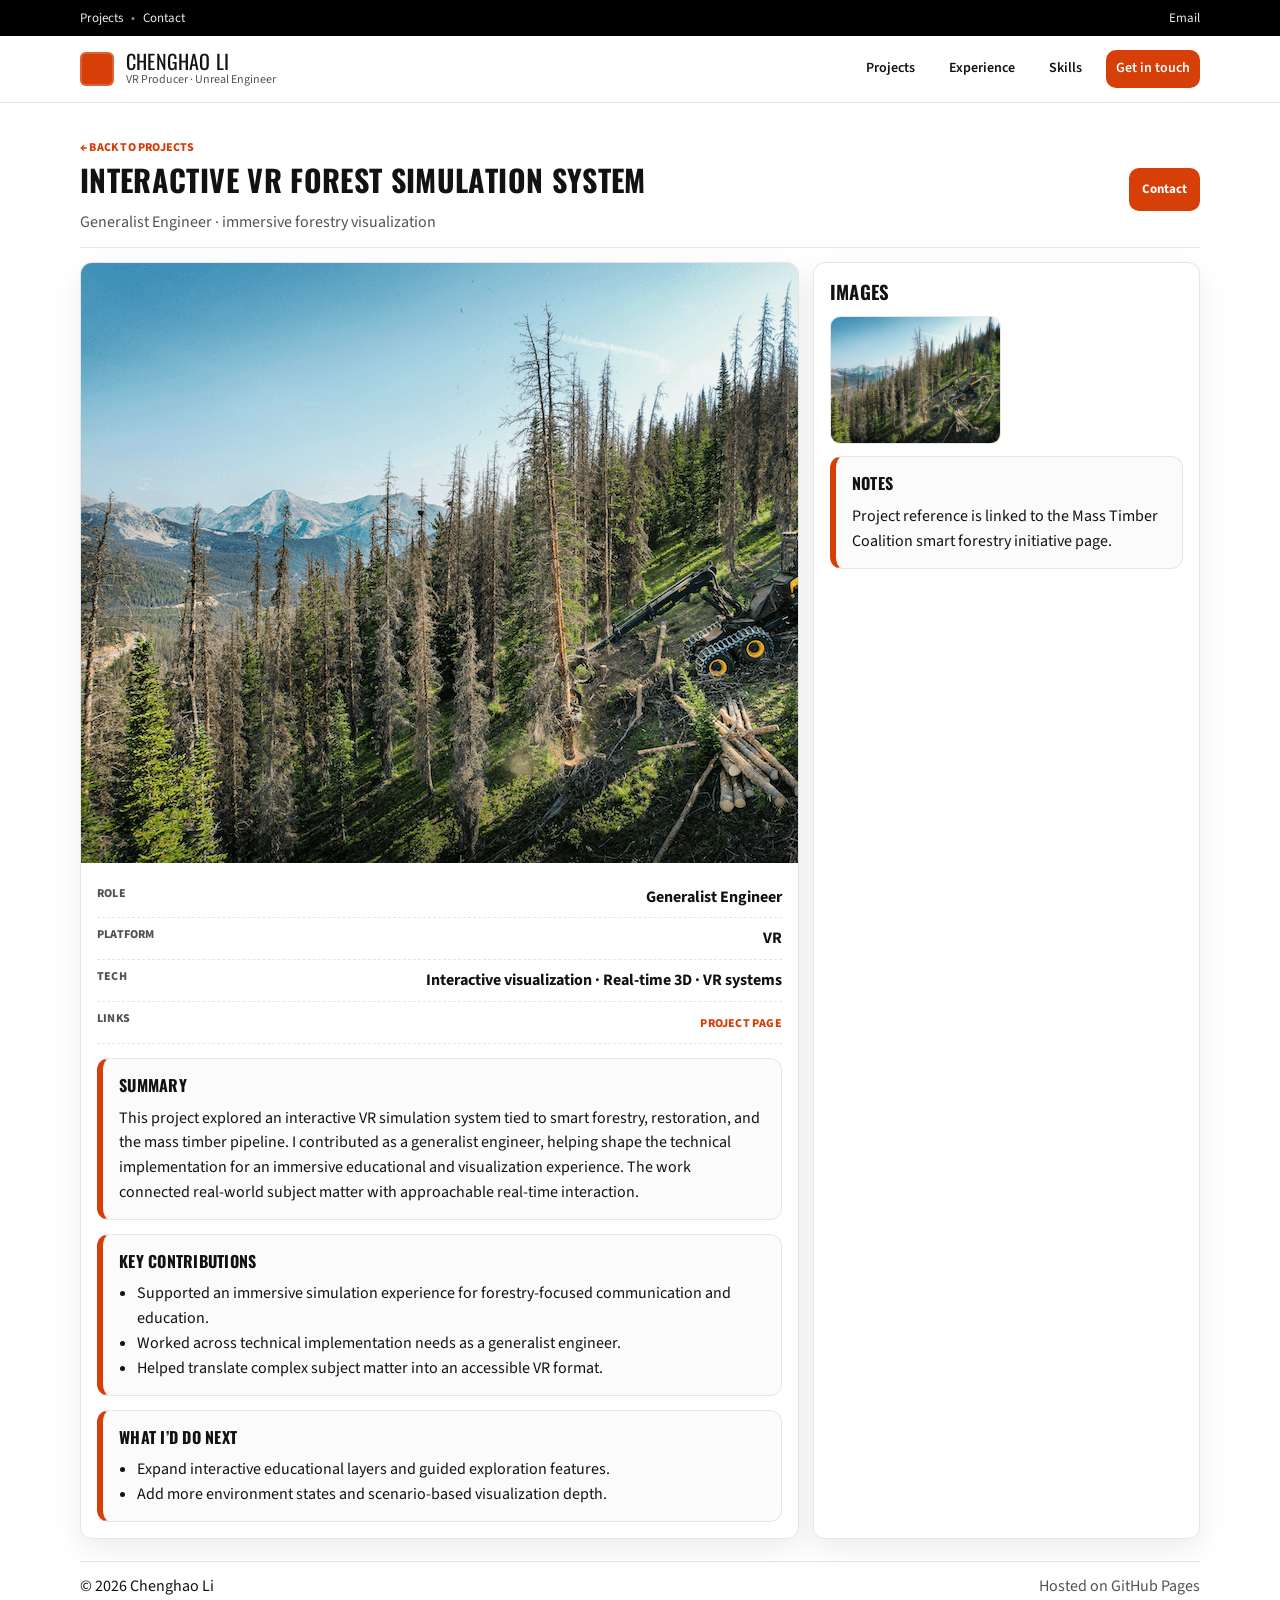
==== projects/forest.html @ 1074cd8b "Set up new layout" ====
<!doctype html>
<html lang="en">
<head>
  <meta charset="utf-8" />
  <meta name="viewport" content="width=device-width, initial-scale=1" />
  <title>Interactive VR Forest Simulation System — Chenghao Li</title>
  <meta name="description" content="Interactive VR forest simulation system project details." />
  <link rel="preconnect" href="https://fonts.googleapis.com">
  <link rel="preconnect" href="https://fonts.gstatic.com" crossorigin>
  <link href="https://fonts.googleapis.com/css2?family=Oswald:wght@400;600&family=Source+Sans+3:wght@400;600;700&display=swap" rel="stylesheet">
  <link rel="stylesheet" href="../styles.css" />
</head>
<body>
  <div class="utility"><div class="container utility__inner"><div class="utility__left"><a href="../index.html#projects">Projects</a><span class="sep">•</span><a href="../index.html#contact">Contact</a></div><div class="utility__right"><a href="mailto:ash.morgan.le@gmail.com">Email</a></div></div></div>
  <header class="header" role="banner"><div class="container header__inner"><a class="logo" href="../index.html"><span class="logo__mark" aria-hidden="true"></span><span class="logo__text"><span class="logo__title">Chenghao Li</span><span class="logo__sub">VR Producer · Unreal Engineer</span></span></a><nav class="nav" id="nav"><a href="../index.html#projects">Projects</a><a href="../index.html#experience">Experience</a><a href="../index.html#skills">Skills</a><a class="nav__cta" href="../index.html#contact">Get in touch</a></nav></div></header>
  <main class="container detail">
    <div class="breadcrumbs"><a href="../index.html#projects">← Back to Projects</a></div>
    <div class="detail__head"><div><h1 class="detail__title">Interactive VR Forest Simulation System</h1><p class="detail__sub muted">Generalist Engineer · immersive forestry visualization</p></div><div><a class="btn btn--primary btn--sm" href="../index.html#contact">Contact</a></div></div>
    <div class="detail__grid">
      <section class="panel mediaBox">
        <img src="../assets/Forested1.png" alt="Interactive VR forest simulation system hero image" class="gallery__landscape" />
        <div class="panel__body">
          <div class="kv">
            <div class="row"><span class="key">Role</span><span class="val">Generalist Engineer</span></div>
            <div class="row"><span class="key">Platform</span><span class="val">VR</span></div>
            <div class="row"><span class="key">Tech</span><span class="val">Interactive visualization · Real-time 3D · VR systems</span></div>
            <div class="row"><span class="key">Links</span><span class="val"><a class="link" href="https://www.masstimbercoalition.org/projects/smart-forestry-paving-the-way-from-forest-restoration-to-mass-timber" target="_blank" rel="noreferrer">Project page</a></span></div>
          </div>
          <div class="textBlock"><h4>Summary</h4><p>This project explored an interactive VR simulation system tied to smart forestry, restoration, and the mass timber pipeline. I contributed as a generalist engineer, helping shape the technical implementation for an immersive educational and visualization experience. The work connected real-world subject matter with approachable real-time interaction.</p></div>
          <div class="textBlock"><h4>Key Contributions</h4><ul><li>Supported an immersive simulation experience for forestry-focused communication and education.</li><li>Worked across technical implementation needs as a generalist engineer.</li><li>Helped translate complex subject matter into an accessible VR format.</li></ul></div>
          <div class="textBlock"><h4>What I’d do next</h4><ul><li>Expand interactive educational layers and guided exploration features.</li><li>Add more environment states and scenario-based visualization depth.</li></ul></div>
        </div>
      </section>
      <aside class="panel"><div class="panel__body"><h3 style="margin:0 0 10px; font-family: var(--font-head); text-transform: uppercase; letter-spacing: .25px;">Images</h3><div class="gallery"><img src="../assets/Forested1.png" alt="Interactive VR forest simulation system image 1" class="gallery__landscape" /></div><div class="textBlock" style="margin-top:12px"><h4>Notes</h4><p>Project reference is linked to the Mass Timber Coalition smart forestry initiative page.</p></div></div></aside>
    </div>
    <footer class="footer" style="margin-top: 22px;"><div>© <span id="year"></span> Chenghao Li</div><div class="muted">Hosted on GitHub Pages</div></footer>
  </main>
  <div id="toast" class="toast" aria-live="polite" aria-atomic="true"></div>
  <script src="../main.js"></script>
</body>
</html>
---- styles.css ----
/* OSU-inspired layout with project detail pages support */

:root{
  --orange:#D73F09;
  --black:#000000;
  --white:#FFFFFF;
  --text:#121212;
  --muted:#525252;
  --border:#e6e6e6;
  --shadow: 0 10px 30px rgba(0,0,0,.08);
  --radius: 14px;

  --font-body: "Source Sans 3", system-ui, -apple-system, Segoe UI, Roboto, Arial, sans-serif;
  --font-head: "Oswald", system-ui, -apple-system, Segoe UI, Roboto, Arial, sans-serif;
}

*{ box-sizing:border-box; }
html, body{ height:100%; }
body{
  margin:0;
  font-family: var(--font-body);
  color: var(--text);
  background: var(--white);
  line-height:1.55;
}

a{ color: inherit; text-decoration: none; }
a:hover{ text-decoration: underline; text-decoration-color: rgba(0,0,0,.35); }

.container{ max-width: 1120px; margin: 0 auto; padding: 0 18px; }
.muted{ color: var(--muted); }

.utility{ background: var(--black); color: var(--white); font-size: 13px; }
.utility__inner{ display:flex; justify-content:space-between; align-items:center; gap: 12px; padding: 8px 0; }
.utility a{ color: var(--white); opacity: .92; }
.utility a:hover{ opacity: 1; text-decoration: none; }
.sep{ opacity: .55; margin: 0 8px; }

.header{ position: sticky; top: 0; z-index: 20; background: var(--white); border-bottom: 1px solid var(--border); }
.header__inner{ display:flex; align-items:center; justify-content:space-between; gap: 14px; padding: 14px 0; }

.logo{ display:flex; align-items:center; gap: 12px; }
.logo__mark{ width: 34px; height: 34px; border-radius: 6px; background: var(--orange); box-shadow: inset 0 0 0 2px rgba(255,255,255,.18); }
.logo__text{ display:flex; flex-direction:column; line-height:1.05; }
.logo__title{ font-family: var(--font-head); font-size: 20px; letter-spacing: .2px; text-transform: uppercase; }
.logo__sub{ font-size: 12px; color: var(--muted); margin-top: 2px; }

.menuBtn{ display:none; border: 1px solid var(--border); background: var(--white); padding: 10px 12px; border-radius: 10px; font-weight: 600; cursor:pointer; }
.menuBtn:hover{ border-color: rgba(0,0,0,.25); }

.nav{ display:flex; align-items:center; gap: 14px; flex-wrap:wrap; }
.nav a{ font-size: 14px; font-weight: 600; padding: 8px 10px; border-radius: 10px; }
.nav a:hover{ text-decoration:none; background: #f4f4f4; }
.nav__cta{ background: var(--orange); color: var(--white); }
.nav__cta:hover{ background: #c73707; color: var(--white); }

@media (max-width: 860px){
  .menuBtn{ display:inline-flex; }
  .nav{ display:none; width:100%; padding: 10px 0 0; border-top: 1px solid var(--border); }
  .nav.is-open{ display:flex; }
}

.hero{ position: relative; min-height: 420px; }
.hero__bg{ position:absolute; inset:0; background: url("assets/hero.jpg") center/cover no-repeat; }
.hero__shade{ position:absolute; inset:0; background: linear-gradient(90deg, rgba(0,0,0,.68) 0%, rgba(0,0,0,.42) 55%, rgba(0,0,0,.20) 100%); }
.hero__inner{ position: relative; padding: 56px 18px; }
.hero__content{ max-width: 720px; color: var(--white); }
.hero h1{ margin: 0 0 12px; font-family: var(--font-head); font-size: 48px; line-height: 1.05; text-transform: uppercase; letter-spacing: .4px; }
.hero p{ margin: 0 0 16px; font-size: 18px; opacity: .95; }
.hero__actions{ display:flex; flex-wrap:wrap; gap: 10px; margin-top: 18px; }
.hero__meta{ margin-top: 18px; display:grid; gap: 6px; font-size: 14px; opacity: .95; }

@media (max-width: 620px){
  .hero h1{ font-size: 38px; }
  .hero__inner{ padding: 44px 18px; }
}

.btn{
  display:inline-flex; align-items:center; justify-content:center;
  padding: 12px 14px; border-radius: 10px; border: 1px solid transparent;
  font-weight: 700; font-size: 14px; cursor: pointer;
  text-decoration:none !important;
}
.btn--sm{ padding: 10px 12px; font-size: 13px; }
.btn--primary{ background: var(--orange); color: var(--white); }
.btn--primary:hover{ background:#c73707; }
.btn--ghost{ background: rgba(255,255,255,.12); border-color: rgba(255,255,255,.35); color: var(--white); }
.btn--ghost:hover{ background: rgba(255,255,255,.18); }

.section{ padding: 28px 0 0; }
.section__head{ display:flex; align-items:end; justify-content:space-between; gap: 12px; flex-wrap:wrap; }
.section__title{
  margin: 0;
  font-family: var(--font-head);
  text-transform: uppercase;
  letter-spacing: .35px;
  font-size: 22px;
  border-left: 6px solid var(--orange);
  padding-left: 12px;
}

.input{
  width: 260px; max-width: 100%;
  padding: 10px 12px; border-radius: 10px;
  border: 1px solid var(--border); outline:none;
}
.input:focus{ border-color: rgba(215,63,9,.55); box-shadow: 0 0 0 3px rgba(215,63,9,.12); }

.cards{ display:grid; grid-template-columns: repeat(2, 1fr); gap: 14px; margin-top: 14px; }
@media (max-width: 920px){ .cards{ grid-template-columns: 1fr; } }

.card{ border: 1px solid var(--border); border-radius: var(--radius); overflow:hidden; background: var(--white); box-shadow: var(--shadow); }
.card__media{ background: #f4f4f4; }
.card__media video{ width:100%; aspect-ratio: 16/9; object-fit: cover; display:block; }
.card__body{ padding: 16px 16px 18px; }
.card h3{ margin: 0 0 6px; font-family: var(--font-head); text-transform: uppercase; letter-spacing: .25px; }
.card ul{ margin: 10px 0 0; padding-left: 18px; }
.card li{ margin: 6px 0; }

.card__links{ margin-top: 12px; display:flex; gap: 14px; flex-wrap:wrap; }
.link{ color: var(--orange); font-weight: 800; text-transform: uppercase; letter-spacing: .2px; font-size: 12px; }
.link:hover{ text-decoration: underline; }
.card__cta{ margin-top: 14px; }

.timeline{ margin-top: 12px; display:flex; flex-direction:column; gap: 12px; }
.timeline__item{
  display:grid; grid-template-columns: 180px 1fr; gap: 14px;
  padding: 16px;
  border: 1px solid var(--border);
  border-left: 6px solid var(--orange);
  border-radius: 12px;
  background: #fbfbfb;
}
.timeline__when{ font-weight: 800; color: var(--muted); text-transform: uppercase; font-size: 12px; letter-spacing: .2px; }
.timeline__what h3{ margin: 0 0 8px; font-family: var(--font-head); text-transform: uppercase; }
@media (max-width: 760px){ .timeline__item{ grid-template-columns: 1fr; } }

.tagrow{ display:flex; flex-wrap:wrap; gap: 10px; margin-top: 12px; }
.tag{ border: 1px solid var(--border); border-radius: 999px; padding: 8px 12px; font-weight: 700; font-size: 13px; background: #fafafa; }

.edu{
  margin-top: 12px;
  padding: 16px;
  border: 1px solid var(--border);
  border-left: 6px solid var(--orange);
  border-radius: 12px;
  background: #fbfbfb;
}
.edu h3{ margin: 0 0 6px; font-family: var(--font-head); text-transform: uppercase; }

.section--contact{ padding-bottom: 42px; }
.contact{ margin-top: 12px; display:flex; flex-wrap:wrap; gap: 10px; }
.footer{
  margin-top: 16px;
  padding-top: 12px;
  border-top: 1px solid var(--border);
  display:flex; justify-content:space-between; gap: 10px; flex-wrap:wrap;
}

/* Detail pages */
.breadcrumbs{ padding: 16px 0 0; font-size: 13px; }
.breadcrumbs a{ color: var(--orange); font-weight: 800; text-transform: uppercase; letter-spacing: .2px; font-size: 12px; }
.detail{ padding: 18px 0 42px; }
.detail__head{
  display:flex; align-items:baseline; justify-content:space-between; gap: 12px; flex-wrap:wrap;
  border-bottom: 1px solid var(--border);
  padding-bottom: 12px;
}
.detail__title{
  margin: 0;
  font-family: var(--font-head);
  text-transform: uppercase;
  letter-spacing: .35px;
  font-size: 30px;
}
.detail__sub{ margin: 6px 0 0; }
.detail__grid{
  margin-top: 14px;
  display:grid;
  grid-template-columns: 1.3fr .7fr;
  gap: 14px;
}
@media (max-width: 920px){ .detail__grid{ grid-template-columns: 1fr; } }

.panel{
  border: 1px solid var(--border);
  border-radius: 12px;
  background: #fff;
  box-shadow: var(--shadow);
  overflow:hidden;
}
.panel__body{ padding: 14px 16px 16px; }
.mediaBox video{
  width: 100%;
  aspect-ratio: 16/9;
  display:block;
  object-fit: cover;
  background:#f4f4f4;
}
.gallery{ display:grid; grid-template-columns: 1fr 1fr; gap: 10px; }
.gallery img{
  width:100%;
  aspect-ratio: 4/3;
  object-fit: cover;
  border: 1px solid var(--border);
  border-radius: 10px;
  background:#f4f4f4;
}
.kv{ display:grid; gap: 8px; }
.kv .row{
  display:flex; justify-content:space-between; gap: 10px;
  border-bottom: 1px dashed var(--border);
  padding-bottom: 8px;
}
.kv .key{ font-weight: 800; text-transform: uppercase; font-size: 12px; letter-spacing: .2px; color: var(--muted); }
.kv .val{ font-weight: 700; }
.textBlock{
  margin-top: 14px;
  border: 1px solid var(--border);
  border-left: 6px solid var(--orange);
  border-radius: 12px;
  background: #fbfbfb;
  padding: 14px 16px;
}
.textBlock h4{
  margin: 0 0 6px;
  font-family: var(--font-head);
  text-transform: uppercase;
  letter-spacing: .25px;
}
.textBlock p, .textBlock ul{ margin: 8px 0 0; }
.textBlock ul{ padding-left: 18px; }

.toast{
  position: fixed; left: 50%; bottom: 18px;
  transform: translateX(-50%);
  background: var(--black);
  color: var(--white);
  border-radius: 999px;
  padding: 10px 14px;
  font-size: 13px;
  opacity: 0;
  pointer-events:none;
  transition: opacity .18s ease, transform .18s ease;
}
.toast.show{ opacity: 1; transform: translateX(-50%) translateY(-4px); }


.projectGroup{ margin-top: 22px; }
.projectGroup__head{ margin-bottom: 10px; }
.projectGroup__title{ margin: 0; font-family: var(--font-head); text-transform: uppercase; letter-spacing: .28px; font-size: 18px; }
.projectGroup__desc{ margin: 4px 0 0; color: var(--muted); font-size: 14px; }
.cards--projects{ grid-template-columns: repeat(2, minmax(0, 1fr)); }
.project--featured{ grid-column: 1 / -1; display:grid; grid-template-columns: 1.25fr .95fr; align-items:stretch; }
.project--featured .card__media,
.project--featured .card__media iframe{ height:100%; }
.project--featured .card__media iframe{ aspect-ratio:auto; min-height:100%; }
.card__media img{ width:100%; aspect-ratio:16/9; object-fit:cover; display:block; }
.gallery--mixed{ grid-template-columns: repeat(2, minmax(0,1fr)); }
.gallery img.gallery__portrait{ aspect-ratio: 3/4; object-fit: cover; }
.gallery img.gallery__landscape{ aspect-ratio: 4/3; object-fit: cover; }
@media (max-width: 920px){ .project--featured{ grid-template-columns: 1fr; } }
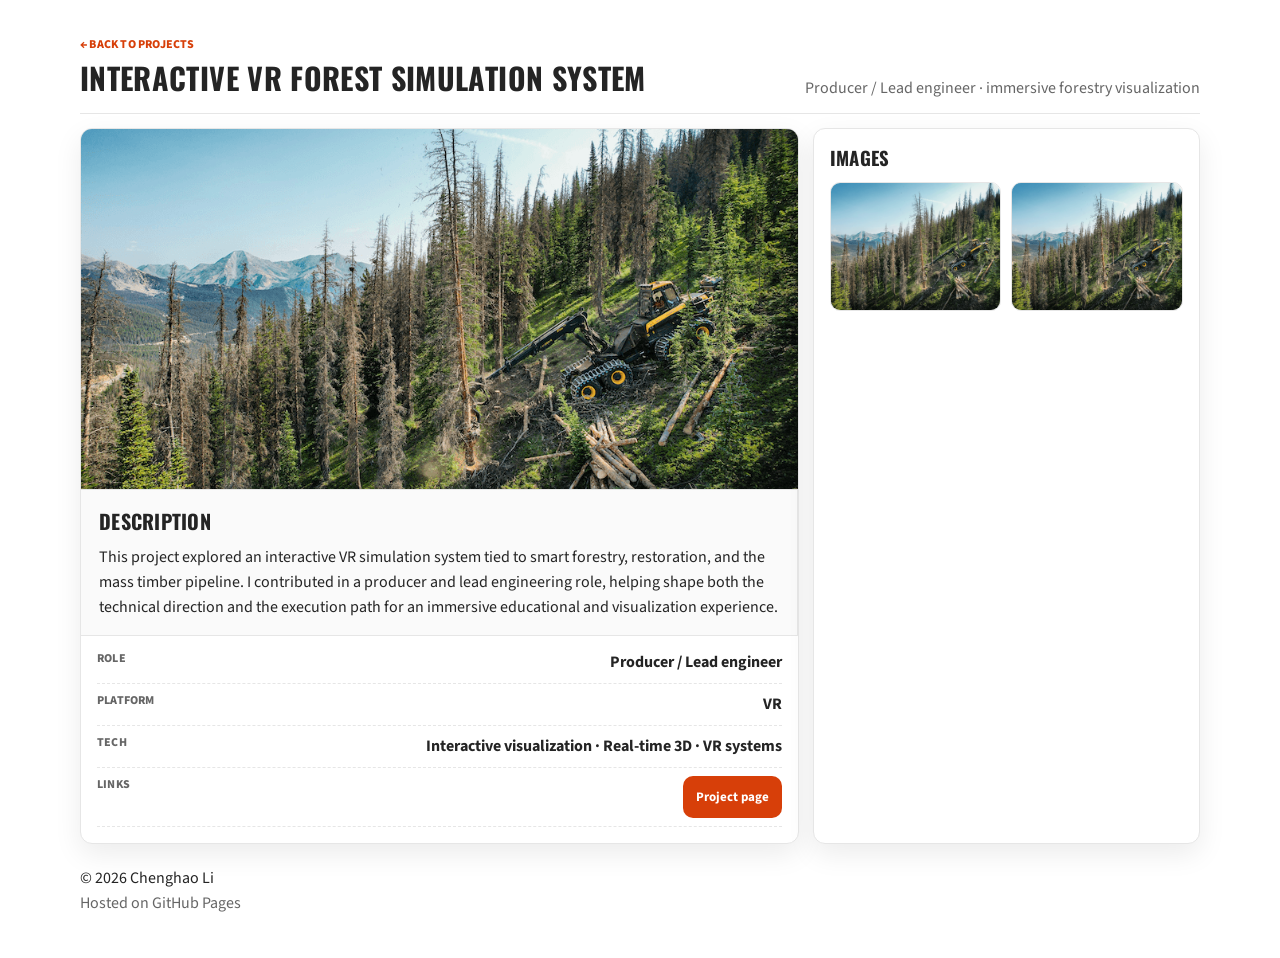
==== commit f1d54d87: "Update New detile page" ====
--- a/projects/forest.html
+++ b/projects/forest.html
@@ -3,7 +3,7 @@
 <head>
   <meta charset="utf-8" />
   <meta name="viewport" content="width=device-width, initial-scale=1" />
-  <title>Interactive VR Forest Simulation System — Chenghao Li</title>
+  <title>Interactive VR forest simulation system — Chenghao Li</title>
   <meta name="description" content="Interactive VR forest simulation system project details." />
   <link rel="preconnect" href="https://fonts.googleapis.com">
   <link rel="preconnect" href="https://fonts.gstatic.com" crossorigin>
@@ -11,31 +11,28 @@
   <link rel="stylesheet" href="../styles.css" />
 </head>
 <body>
-  <div class="utility"><div class="container utility__inner"><div class="utility__left"><a href="../index.html#projects">Projects</a><span class="sep">•</span><a href="../index.html#contact">Contact</a></div><div class="utility__right"><a href="mailto:ash.morgan.le@gmail.com">Email</a></div></div></div>
-  <header class="header" role="banner"><div class="container header__inner"><a class="logo" href="../index.html"><span class="logo__mark" aria-hidden="true"></span><span class="logo__text"><span class="logo__title">Chenghao Li</span><span class="logo__sub">VR Producer · Unreal Engineer</span></span></a><nav class="nav" id="nav"><a href="../index.html#projects">Projects</a><a href="../index.html#experience">Experience</a><a href="../index.html#skills">Skills</a><a class="nav__cta" href="../index.html#contact">Get in touch</a></nav></div></header>
-  <main class="container detail">
+<main class="container detail">
     <div class="breadcrumbs"><a href="../index.html#projects">← Back to Projects</a></div>
-    <div class="detail__head"><div><h1 class="detail__title">Interactive VR Forest Simulation System</h1><p class="detail__sub muted">Generalist Engineer · immersive forestry visualization</p></div><div><a class="btn btn--primary btn--sm" href="../index.html#contact">Contact</a></div></div>
+    <div class="detail__head"><h1 class="detail__title">Interactive VR forest simulation system</h1><p class="detail__sub muted">Producer / Lead engineer · immersive forestry visualization</p></div>
     <div class="detail__grid">
       <section class="panel mediaBox">
-        <img src="../assets/Forested1.png" alt="Interactive VR forest simulation system hero image" class="gallery__landscape" />
+        <img src="../assets/Forested1.png" alt="Interactive VR forest simulation system hero image" />
+        <div class="textBlock textBlock--underMedia"><h4>Description</h4><p>This project explored an interactive VR simulation system tied to smart forestry, restoration, and the mass timber pipeline. I contributed in a producer and lead engineering role, helping shape both the technical direction and the execution path for an immersive educational and visualization experience.</p></div>
         <div class="panel__body">
           <div class="kv">
-            <div class="row"><span class="key">Role</span><span class="val">Generalist Engineer</span></div>
+            <div class="row"><span class="key">Role</span><span class="val">Producer / Lead engineer</span></div>
             <div class="row"><span class="key">Platform</span><span class="val">VR</span></div>
             <div class="row"><span class="key">Tech</span><span class="val">Interactive visualization · Real-time 3D · VR systems</span></div>
-            <div class="row"><span class="key">Links</span><span class="val"><a class="link" href="https://www.masstimbercoalition.org/projects/smart-forestry-paving-the-way-from-forest-restoration-to-mass-timber" target="_blank" rel="noreferrer">Project page</a></span></div>
+            <div class="row"><span class="key">Links</span><span class="val"><span class="detailLinks"><a class="btn btn--primary btn--sm" href="https://www.masstimbercoalition.org/projects/smart-forestry-paving-the-way-from-forest-restoration-to-mass-timber" target="_blank" rel="noreferrer">Project page</a></span></span></div>
           </div>
-          <div class="textBlock"><h4>Summary</h4><p>This project explored an interactive VR simulation system tied to smart forestry, restoration, and the mass timber pipeline. I contributed as a generalist engineer, helping shape the technical implementation for an immersive educational and visualization experience. The work connected real-world subject matter with approachable real-time interaction.</p></div>
-          <div class="textBlock"><h4>Key Contributions</h4><ul><li>Supported an immersive simulation experience for forestry-focused communication and education.</li><li>Worked across technical implementation needs as a generalist engineer.</li><li>Helped translate complex subject matter into an accessible VR format.</li></ul></div>
-          <div class="textBlock"><h4>What I’d do next</h4><ul><li>Expand interactive educational layers and guided exploration features.</li><li>Add more environment states and scenario-based visualization depth.</li></ul></div>
+          
         </div>
       </section>
-      <aside class="panel"><div class="panel__body"><h3 style="margin:0 0 10px; font-family: var(--font-head); text-transform: uppercase; letter-spacing: .25px;">Images</h3><div class="gallery"><img src="../assets/Forested1.png" alt="Interactive VR forest simulation system image 1" class="gallery__landscape" /></div><div class="textBlock" style="margin-top:12px"><h4>Notes</h4><p>Project reference is linked to the Mass Timber Coalition smart forestry initiative page.</p></div></div></aside>
+      <aside class="panel"><div class="panel__body"><h3 style="margin:0 0 10px; font-family: var(--font-head); text-transform: uppercase; letter-spacing: .25px;">Images</h3><div class="gallery"><img src="../assets/Forested1.png" alt="Interactive VR forest simulation system image 1" /><img src="../assets/Forested1.png" alt="Interactive VR forest simulation system image 2" /></div></div></aside>
     </div>
-    <footer class="footer" style="margin-top: 22px;"><div>© <span id="year"></span> Chenghao Li</div><div class="muted">Hosted on GitHub Pages</div></footer>
+    <footer class="footer" style="margin-top:22px;"><div>© <span id="year"></span> Chenghao Li</div><div class="muted">Hosted on GitHub Pages</div></footer>
   </main>
   <div id="toast" class="toast" aria-live="polite" aria-atomic="true"></div>
   <script src="../main.js"></script>
 </body>
-</html>+</html>
--- a/styles.css
+++ b/styles.css
@@ -1,262 +1,256 @@
-/* OSU-inspired layout with project detail pages support */
-
 :root{
-  --orange:#D73F09;
-  --black:#000000;
-  --white:#FFFFFF;
-  --text:#121212;
-  --muted:#525252;
+  --orange:#d73f09;
+  --black:#161616;
+  --text:#242424;
+  --muted:#666;
   --border:#e6e6e6;
-  --shadow: 0 10px 30px rgba(0,0,0,.08);
-  --radius: 14px;
-
-  --font-body: "Source Sans 3", system-ui, -apple-system, Segoe UI, Roboto, Arial, sans-serif;
-  --font-head: "Oswald", system-ui, -apple-system, Segoe UI, Roboto, Arial, sans-serif;
-}
-
-*{ box-sizing:border-box; }
-html, body{ height:100%; }
+  --white:#fff;
+  --surface:#f7f7f7;
+  --shadow:0 10px 28px rgba(0,0,0,.08);
+  --radius:16px;
+  --font-body:"Source Sans 3", system-ui, -apple-system, Segoe UI, Roboto, Arial, sans-serif;
+  --font-head:"Oswald", system-ui, -apple-system, Segoe UI, Roboto, Arial, sans-serif;
+}
+
+*{box-sizing:border-box}
+html,body{height:100%}
 body{
   margin:0;
-  font-family: var(--font-body);
-  color: var(--text);
-  background: var(--white);
+  font-family:var(--font-body);
+  color:var(--text);
+  background:var(--white);
   line-height:1.55;
 }
 
-a{ color: inherit; text-decoration: none; }
-a:hover{ text-decoration: underline; text-decoration-color: rgba(0,0,0,.35); }
-
-.container{ max-width: 1120px; margin: 0 auto; padding: 0 18px; }
-.muted{ color: var(--muted); }
-
-.utility{ background: var(--black); color: var(--white); font-size: 13px; }
-.utility__inner{ display:flex; justify-content:space-between; align-items:center; gap: 12px; padding: 8px 0; }
-.utility a{ color: var(--white); opacity: .92; }
-.utility a:hover{ opacity: 1; text-decoration: none; }
-.sep{ opacity: .55; margin: 0 8px; }
-
-.header{ position: sticky; top: 0; z-index: 20; background: var(--white); border-bottom: 1px solid var(--border); }
-.header__inner{ display:flex; align-items:center; justify-content:space-between; gap: 14px; padding: 14px 0; }
-
-.logo{ display:flex; align-items:center; gap: 12px; }
-.logo__mark{ width: 34px; height: 34px; border-radius: 6px; background: var(--orange); box-shadow: inset 0 0 0 2px rgba(255,255,255,.18); }
-.logo__text{ display:flex; flex-direction:column; line-height:1.05; }
-.logo__title{ font-family: var(--font-head); font-size: 20px; letter-spacing: .2px; text-transform: uppercase; }
-.logo__sub{ font-size: 12px; color: var(--muted); margin-top: 2px; }
-
-.menuBtn{ display:none; border: 1px solid var(--border); background: var(--white); padding: 10px 12px; border-radius: 10px; font-weight: 600; cursor:pointer; }
-.menuBtn:hover{ border-color: rgba(0,0,0,.25); }
-
-.nav{ display:flex; align-items:center; gap: 14px; flex-wrap:wrap; }
-.nav a{ font-size: 14px; font-weight: 600; padding: 8px 10px; border-radius: 10px; }
-.nav a:hover{ text-decoration:none; background: #f4f4f4; }
-.nav__cta{ background: var(--orange); color: var(--white); }
-.nav__cta:hover{ background: #c73707; color: var(--white); }
-
-@media (max-width: 860px){
-  .menuBtn{ display:inline-flex; }
-  .nav{ display:none; width:100%; padding: 10px 0 0; border-top: 1px solid var(--border); }
-  .nav.is-open{ display:flex; }
-}
-
-.hero{ position: relative; min-height: 420px; }
-.hero__bg{ position:absolute; inset:0; background: url("assets/hero.jpg") center/cover no-repeat; }
-.hero__shade{ position:absolute; inset:0; background: linear-gradient(90deg, rgba(0,0,0,.68) 0%, rgba(0,0,0,.42) 55%, rgba(0,0,0,.20) 100%); }
-.hero__inner{ position: relative; padding: 56px 18px; }
-.hero__content{ max-width: 720px; color: var(--white); }
-.hero h1{ margin: 0 0 12px; font-family: var(--font-head); font-size: 48px; line-height: 1.05; text-transform: uppercase; letter-spacing: .4px; }
-.hero p{ margin: 0 0 16px; font-size: 18px; opacity: .95; }
-.hero__actions{ display:flex; flex-wrap:wrap; gap: 10px; margin-top: 18px; }
-.hero__meta{ margin-top: 18px; display:grid; gap: 6px; font-size: 14px; opacity: .95; }
+a{color:inherit;text-decoration:none}
+a:hover{text-decoration:underline;text-decoration-color:rgba(0,0,0,.35)}
+img,iframe,video{display:block;max-width:100%}
+
+.container{max-width:1120px;margin:0 auto;padding:0 18px}
+.muted{color:var(--muted)}
+
+.siteHeader{
+  position:sticky;
+  top:0;
+  z-index:20;
+  background:rgba(255,255,255,.95);
+  backdrop-filter:blur(10px);
+  border-bottom:1px solid var(--border);
+}
+.siteHeader__inner{
+  display:flex;
+  align-items:center;
+  justify-content:space-between;
+  gap:16px;
+  padding:14px 0;
+}
+.siteHeader__brand h1{
+  margin:0;
+  font-family:var(--font-head);
+  font-size:28px;
+  line-height:1;
+  letter-spacing:.4px;
+  text-transform:uppercase;
+}
+.siteHeader__brand p{margin:4px 0 0;font-size:13px;color:var(--muted)}
+.siteNav{display:flex;flex-wrap:wrap;gap:14px}
+.siteNav a{font-weight:700;font-size:14px;padding:8px 10px;border-radius:999px}
+.siteNav a:hover{text-decoration:none;background:#f1f1f1}
+
+.hero{position:relative;min-height:360px}
+.hero__bg{position:absolute;inset:0;background:url("assets/hero.jpg") center/cover no-repeat}
+.hero__shade{position:absolute;inset:0;background:linear-gradient(90deg, rgba(0,0,0,.70) 0%, rgba(0,0,0,.46) 55%, rgba(0,0,0,.20) 100%)}
+.hero__inner{position:relative;padding:54px 18px}
+.hero__content{max-width:780px;color:var(--white)}
+.hero__actions{display:flex;flex-wrap:wrap;gap:10px}
+.hero__meta--compact{
+  display:inline-flex;
+  margin-top:14px;
+  background:rgba(22,22,22,.58);
+  border:1px solid rgba(255,255,255,.18);
+  border-radius:14px;
+  padding:10px 14px;
+  width:fit-content;
+  max-width:100%;
+}
+.hero__skillsWrap{margin-top:18px}
+.hero__skillsTitle{
+  margin:0 0 12px;
+  font-family:var(--font-head);
+  font-size:30px;
+  line-height:1;
+  text-transform:uppercase;
+  letter-spacing:.4px;
+}
+.hero__skills{display:flex;flex-wrap:wrap;gap:10px;max-width:800px}
+.hero__skill{
+  display:inline-flex;
+  align-items:center;
+  min-height:40px;
+  padding:9px 16px;
+  border-radius:999px;
+  background:rgba(255,255,255,.14);
+  border:1px solid rgba(255,255,255,.28);
+  color:var(--white);
+  font-weight:700;
+  font-size:15px;
+  backdrop-filter:blur(2px);
+}
+
+.btn{
+  display:inline-flex;align-items:center;justify-content:center;
+  padding:12px 14px;border-radius:10px;border:1px solid transparent;
+  font-weight:700;font-size:14px;cursor:pointer;text-decoration:none!important;
+}
+.btn--sm{padding:10px 12px;font-size:13px}
+.btn--primary{background:var(--orange);color:var(--white)}
+.btn--primary:hover{background:#c73707}
+.btn--ghost{background:rgba(255,255,255,.12);border-color:rgba(255,255,255,.35);color:var(--white)}
+.btn--ghost:hover{background:rgba(255,255,255,.18)}
+
+.section{padding:30px 0 0}
+.section--bottom{padding-bottom:44px}
+.section__head{display:flex;align-items:end;justify-content:space-between;gap:12px;flex-wrap:wrap}
+.section__title{
+  margin:0;
+  font-family:var(--font-head);
+  text-transform:uppercase;
+  letter-spacing:.35px;
+  font-size:22px;
+  border-left:6px solid var(--orange);
+  padding-left:12px;
+}
+.input{
+  width:260px;max-width:100%;padding:10px 12px;border-radius:10px;
+  border:1px solid var(--border);outline:none;
+}
+.input:focus{border-color:rgba(215,63,9,.55);box-shadow:0 0 0 3px rgba(215,63,9,.12)}
+
+.projectGroup{margin-top:24px}
+.projectGroup__head{margin-bottom:12px}
+.projectGroup__title{
+  margin:0;
+  font-family:var(--font-head);
+  font-size:28px;
+  line-height:1;
+  text-transform:uppercase;
+  letter-spacing:.35px;
+}
+.projectGroup__desc{margin:6px 0 0;color:var(--muted)}
+
+.cards{display:grid;gap:16px}
+.cards--projects{grid-template-columns:repeat(2,minmax(0,1fr))}
+.cards--cg{grid-template-columns:repeat(3,minmax(0,1fr))}
+
+.card{
+  border:1px solid var(--border);
+  border-radius:var(--radius);
+  overflow:hidden;
+  background:var(--white);
+  box-shadow:var(--shadow);
+}
+.card__media{
+  position:relative;
+  aspect-ratio:16/9;
+  background:#ececec;
+  overflow:hidden;
+}
+.card__media iframe,
+.card__media video,
+.card__media img{
+  width:100%;
+  height:100%;
+  border:0;
+  object-fit:cover;
+}
+.card__body{padding:16px 16px 18px}
+.card h3{margin:0 0 6px;font-family:var(--font-head);text-transform:uppercase;letter-spacing:.25px;font-size:24px;line-height:1.05}
+.card ul{margin:10px 0 0;padding-left:18px}
+.card li{margin:6px 0}
+.card__links{margin-top:12px;display:flex;gap:14px;flex-wrap:wrap}
+.link{color:var(--orange);font-weight:800;text-transform:uppercase;letter-spacing:.2px;font-size:12px}
+.link:hover{text-decoration:underline}
+.card__cta{margin-top:14px}
+
+.project--featured{
+  grid-column:1 / -1;
+  display:grid;
+  grid-template-columns:minmax(0,1.2fr) minmax(0,.95fr);
+}
+.project--featured .card__media{aspect-ratio:auto;min-height:320px;height:100%}
+.project--featured .card__body{display:flex;flex-direction:column;justify-content:center}
+
+.project--simulation .card__media img{object-fit:cover}
+
+.cgCard{transition:transform .16s ease, box-shadow .16s ease;text-decoration:none}
+.cgCard:hover{transform:translateY(-3px);box-shadow:0 14px 30px rgba(0,0,0,.11);text-decoration:none}
+.cgCard .card__media{aspect-ratio:16/10}
+.cgCard h3{font-size:18px}
+
+.edu{
+  margin-top:12px;
+  padding:16px;
+  border:1px solid var(--border);
+  border-left:6px solid var(--orange);
+  border-radius:12px;
+  background:#fbfbfb;
+}
+.edu h3{margin:0 0 6px;font-family:var(--font-head);text-transform:uppercase}
+
+/* Detail pages */
+.breadcrumbs{padding:16px 0 0;font-size:13px}
+.breadcrumbs a{color:var(--orange);font-weight:800;text-transform:uppercase;letter-spacing:.2px;font-size:12px}
+.detail{padding:18px 0 42px}
+.detail__head{
+  display:flex;align-items:baseline;justify-content:space-between;gap:12px;flex-wrap:wrap;
+  border-bottom:1px solid var(--border);padding-bottom:12px;
+}
+.detail__title{margin:0;font-family:var(--font-head);text-transform:uppercase;letter-spacing:.35px;font-size:30px}
+.detail__sub{margin:6px 0 0}
+.detail__grid{margin-top:14px;display:grid;grid-template-columns:1.3fr .7fr;gap:14px}
+.panel{border:1px solid var(--border);border-radius:12px;background:#fff;box-shadow:var(--shadow);overflow:hidden}
+.panel__body{padding:14px 16px 16px}
+.mediaBox{background:#f4f4f4}
+.mediaBox iframe,.mediaBox video,.mediaBox img{width:100%;height:100%;min-height:340px;border:0;object-fit:cover;background:#f4f4f4}
+.gallery{display:grid;grid-template-columns:1fr 1fr;gap:10px}
+.gallery img{width:100%;aspect-ratio:4/3;object-fit:cover;border:1px solid var(--border);border-radius:10px;background:#f4f4f4}
+.gallery .gallery__vertical{aspect-ratio:3/4;object-fit:contain;background:#fafafa}
+.kv{display:grid;gap:8px}
+.kv .row{display:flex;justify-content:space-between;gap:10px;border-bottom:1px dashed var(--border);padding-bottom:8px}
+.kv .key{font-weight:800;text-transform:uppercase;font-size:12px;letter-spacing:.2px;color:var(--muted)}
+.kv .val{font-weight:700}
+.textBlock{margin-top:14px;border:1px solid var(--border);border-left:6px solid var(--orange);border-radius:12px;background:#fbfbfb;padding:14px 16px}
+.textBlock h4{margin:0 0 6px;font-family:var(--font-head);text-transform:uppercase;letter-spacing:.25px;font-size:22px}
+.textBlock p,.textBlock ul{margin:8px 0 0}
+.textBlock ul{padding-left:18px}
+.textBlock .link,
+.panel .link{font-size:14px}
+
+@media (max-width: 920px){
+  .cards--projects,
+  .cards--cg,
+  .detail__grid{grid-template-columns:1fr}
+  .project--featured{grid-template-columns:1fr}
+  .project--featured .card__media{min-height:240px}
+}
 
 @media (max-width: 620px){
-  .hero h1{ font-size: 38px; }
-  .hero__inner{ padding: 44px 18px; }
-}
-
-.btn{
-  display:inline-flex; align-items:center; justify-content:center;
-  padding: 12px 14px; border-radius: 10px; border: 1px solid transparent;
-  font-weight: 700; font-size: 14px; cursor: pointer;
-  text-decoration:none !important;
-}
-.btn--sm{ padding: 10px 12px; font-size: 13px; }
-.btn--primary{ background: var(--orange); color: var(--white); }
-.btn--primary:hover{ background:#c73707; }
-.btn--ghost{ background: rgba(255,255,255,.12); border-color: rgba(255,255,255,.35); color: var(--white); }
-.btn--ghost:hover{ background: rgba(255,255,255,.18); }
-
-.section{ padding: 28px 0 0; }
-.section__head{ display:flex; align-items:end; justify-content:space-between; gap: 12px; flex-wrap:wrap; }
-.section__title{
-  margin: 0;
-  font-family: var(--font-head);
-  text-transform: uppercase;
-  letter-spacing: .35px;
-  font-size: 22px;
-  border-left: 6px solid var(--orange);
-  padding-left: 12px;
-}
-
-.input{
-  width: 260px; max-width: 100%;
-  padding: 10px 12px; border-radius: 10px;
-  border: 1px solid var(--border); outline:none;
-}
-.input:focus{ border-color: rgba(215,63,9,.55); box-shadow: 0 0 0 3px rgba(215,63,9,.12); }
-
-.cards{ display:grid; grid-template-columns: repeat(2, 1fr); gap: 14px; margin-top: 14px; }
-@media (max-width: 920px){ .cards{ grid-template-columns: 1fr; } }
-
-.card{ border: 1px solid var(--border); border-radius: var(--radius); overflow:hidden; background: var(--white); box-shadow: var(--shadow); }
-.card__media{ background: #f4f4f4; }
-.card__media video{ width:100%; aspect-ratio: 16/9; object-fit: cover; display:block; }
-.card__body{ padding: 16px 16px 18px; }
-.card h3{ margin: 0 0 6px; font-family: var(--font-head); text-transform: uppercase; letter-spacing: .25px; }
-.card ul{ margin: 10px 0 0; padding-left: 18px; }
-.card li{ margin: 6px 0; }
-
-.card__links{ margin-top: 12px; display:flex; gap: 14px; flex-wrap:wrap; }
-.link{ color: var(--orange); font-weight: 800; text-transform: uppercase; letter-spacing: .2px; font-size: 12px; }
-.link:hover{ text-decoration: underline; }
-.card__cta{ margin-top: 14px; }
-
-.timeline{ margin-top: 12px; display:flex; flex-direction:column; gap: 12px; }
-.timeline__item{
-  display:grid; grid-template-columns: 180px 1fr; gap: 14px;
-  padding: 16px;
-  border: 1px solid var(--border);
-  border-left: 6px solid var(--orange);
-  border-radius: 12px;
-  background: #fbfbfb;
-}
-.timeline__when{ font-weight: 800; color: var(--muted); text-transform: uppercase; font-size: 12px; letter-spacing: .2px; }
-.timeline__what h3{ margin: 0 0 8px; font-family: var(--font-head); text-transform: uppercase; }
-@media (max-width: 760px){ .timeline__item{ grid-template-columns: 1fr; } }
-
-.tagrow{ display:flex; flex-wrap:wrap; gap: 10px; margin-top: 12px; }
-.tag{ border: 1px solid var(--border); border-radius: 999px; padding: 8px 12px; font-weight: 700; font-size: 13px; background: #fafafa; }
-
-.edu{
-  margin-top: 12px;
-  padding: 16px;
-  border: 1px solid var(--border);
-  border-left: 6px solid var(--orange);
-  border-radius: 12px;
-  background: #fbfbfb;
-}
-.edu h3{ margin: 0 0 6px; font-family: var(--font-head); text-transform: uppercase; }
-
-.section--contact{ padding-bottom: 42px; }
-.contact{ margin-top: 12px; display:flex; flex-wrap:wrap; gap: 10px; }
-.footer{
-  margin-top: 16px;
-  padding-top: 12px;
-  border-top: 1px solid var(--border);
-  display:flex; justify-content:space-between; gap: 10px; flex-wrap:wrap;
-}
-
-/* Detail pages */
-.breadcrumbs{ padding: 16px 0 0; font-size: 13px; }
-.breadcrumbs a{ color: var(--orange); font-weight: 800; text-transform: uppercase; letter-spacing: .2px; font-size: 12px; }
-.detail{ padding: 18px 0 42px; }
-.detail__head{
-  display:flex; align-items:baseline; justify-content:space-between; gap: 12px; flex-wrap:wrap;
-  border-bottom: 1px solid var(--border);
-  padding-bottom: 12px;
-}
-.detail__title{
-  margin: 0;
-  font-family: var(--font-head);
-  text-transform: uppercase;
-  letter-spacing: .35px;
-  font-size: 30px;
-}
-.detail__sub{ margin: 6px 0 0; }
-.detail__grid{
-  margin-top: 14px;
-  display:grid;
-  grid-template-columns: 1.3fr .7fr;
-  gap: 14px;
-}
-@media (max-width: 920px){ .detail__grid{ grid-template-columns: 1fr; } }
-
-.panel{
-  border: 1px solid var(--border);
-  border-radius: 12px;
-  background: #fff;
-  box-shadow: var(--shadow);
-  overflow:hidden;
-}
-.panel__body{ padding: 14px 16px 16px; }
-.mediaBox video{
-  width: 100%;
-  aspect-ratio: 16/9;
-  display:block;
-  object-fit: cover;
-  background:#f4f4f4;
-}
-.gallery{ display:grid; grid-template-columns: 1fr 1fr; gap: 10px; }
-.gallery img{
-  width:100%;
-  aspect-ratio: 4/3;
-  object-fit: cover;
-  border: 1px solid var(--border);
-  border-radius: 10px;
-  background:#f4f4f4;
-}
-.kv{ display:grid; gap: 8px; }
-.kv .row{
-  display:flex; justify-content:space-between; gap: 10px;
-  border-bottom: 1px dashed var(--border);
-  padding-bottom: 8px;
-}
-.kv .key{ font-weight: 800; text-transform: uppercase; font-size: 12px; letter-spacing: .2px; color: var(--muted); }
-.kv .val{ font-weight: 700; }
-.textBlock{
-  margin-top: 14px;
-  border: 1px solid var(--border);
-  border-left: 6px solid var(--orange);
-  border-radius: 12px;
-  background: #fbfbfb;
-  padding: 14px 16px;
-}
-.textBlock h4{
-  margin: 0 0 6px;
-  font-family: var(--font-head);
-  text-transform: uppercase;
-  letter-spacing: .25px;
-}
-.textBlock p, .textBlock ul{ margin: 8px 0 0; }
-.textBlock ul{ padding-left: 18px; }
-
-.toast{
-  position: fixed; left: 50%; bottom: 18px;
-  transform: translateX(-50%);
-  background: var(--black);
-  color: var(--white);
-  border-radius: 999px;
-  padding: 10px 14px;
-  font-size: 13px;
-  opacity: 0;
-  pointer-events:none;
-  transition: opacity .18s ease, transform .18s ease;
-}
-.toast.show{ opacity: 1; transform: translateX(-50%) translateY(-4px); }
-
-
-.projectGroup{ margin-top: 22px; }
-.projectGroup__head{ margin-bottom: 10px; }
-.projectGroup__title{ margin: 0; font-family: var(--font-head); text-transform: uppercase; letter-spacing: .28px; font-size: 18px; }
-.projectGroup__desc{ margin: 4px 0 0; color: var(--muted); font-size: 14px; }
-.cards--projects{ grid-template-columns: repeat(2, minmax(0, 1fr)); }
-.project--featured{ grid-column: 1 / -1; display:grid; grid-template-columns: 1.25fr .95fr; align-items:stretch; }
-.project--featured .card__media,
-.project--featured .card__media iframe{ height:100%; }
-.project--featured .card__media iframe{ aspect-ratio:auto; min-height:100%; }
-.card__media img{ width:100%; aspect-ratio:16/9; object-fit:cover; display:block; }
-.gallery--mixed{ grid-template-columns: repeat(2, minmax(0,1fr)); }
-.gallery img.gallery__portrait{ aspect-ratio: 3/4; object-fit: cover; }
-.gallery img.gallery__landscape{ aspect-ratio: 4/3; object-fit: cover; }
-@media (max-width: 920px){ .project--featured{ grid-template-columns: 1fr; } }
+  .siteHeader__inner{align-items:flex-start;flex-direction:column}
+  .siteNav{gap:8px}
+  .hero{min-height:320px}
+  .hero__inner{padding:44px 18px}
+  .hero__skillsTitle{font-size:24px}
+  .hero__skill{font-size:14px;min-height:36px;padding:8px 14px}
+  .projectGroup__title{font-size:24px}
+  .card h3{font-size:20px}
+}
+
+
+/* Detail page cleanup */
+.detail__head{align-items:flex-end}
+.detail__head > h1, .detail__head > p{margin:0}
+.mediaBox{background:#fff}
+.mediaBox iframe,.mediaBox video,.mediaBox img{display:block;width:100%;min-height:360px;height:360px}
+.textBlock--underMedia{margin:0;border-radius:0;border-left:0;border-top:1px solid var(--border);background:#fafafa;padding:16px 18px}
+.textBlock--underMedia h4{font-size:20px}
+@media (max-width: 920px){.mediaBox iframe,.mediaBox video,.mediaBox img{height:300px;min-height:300px}}
